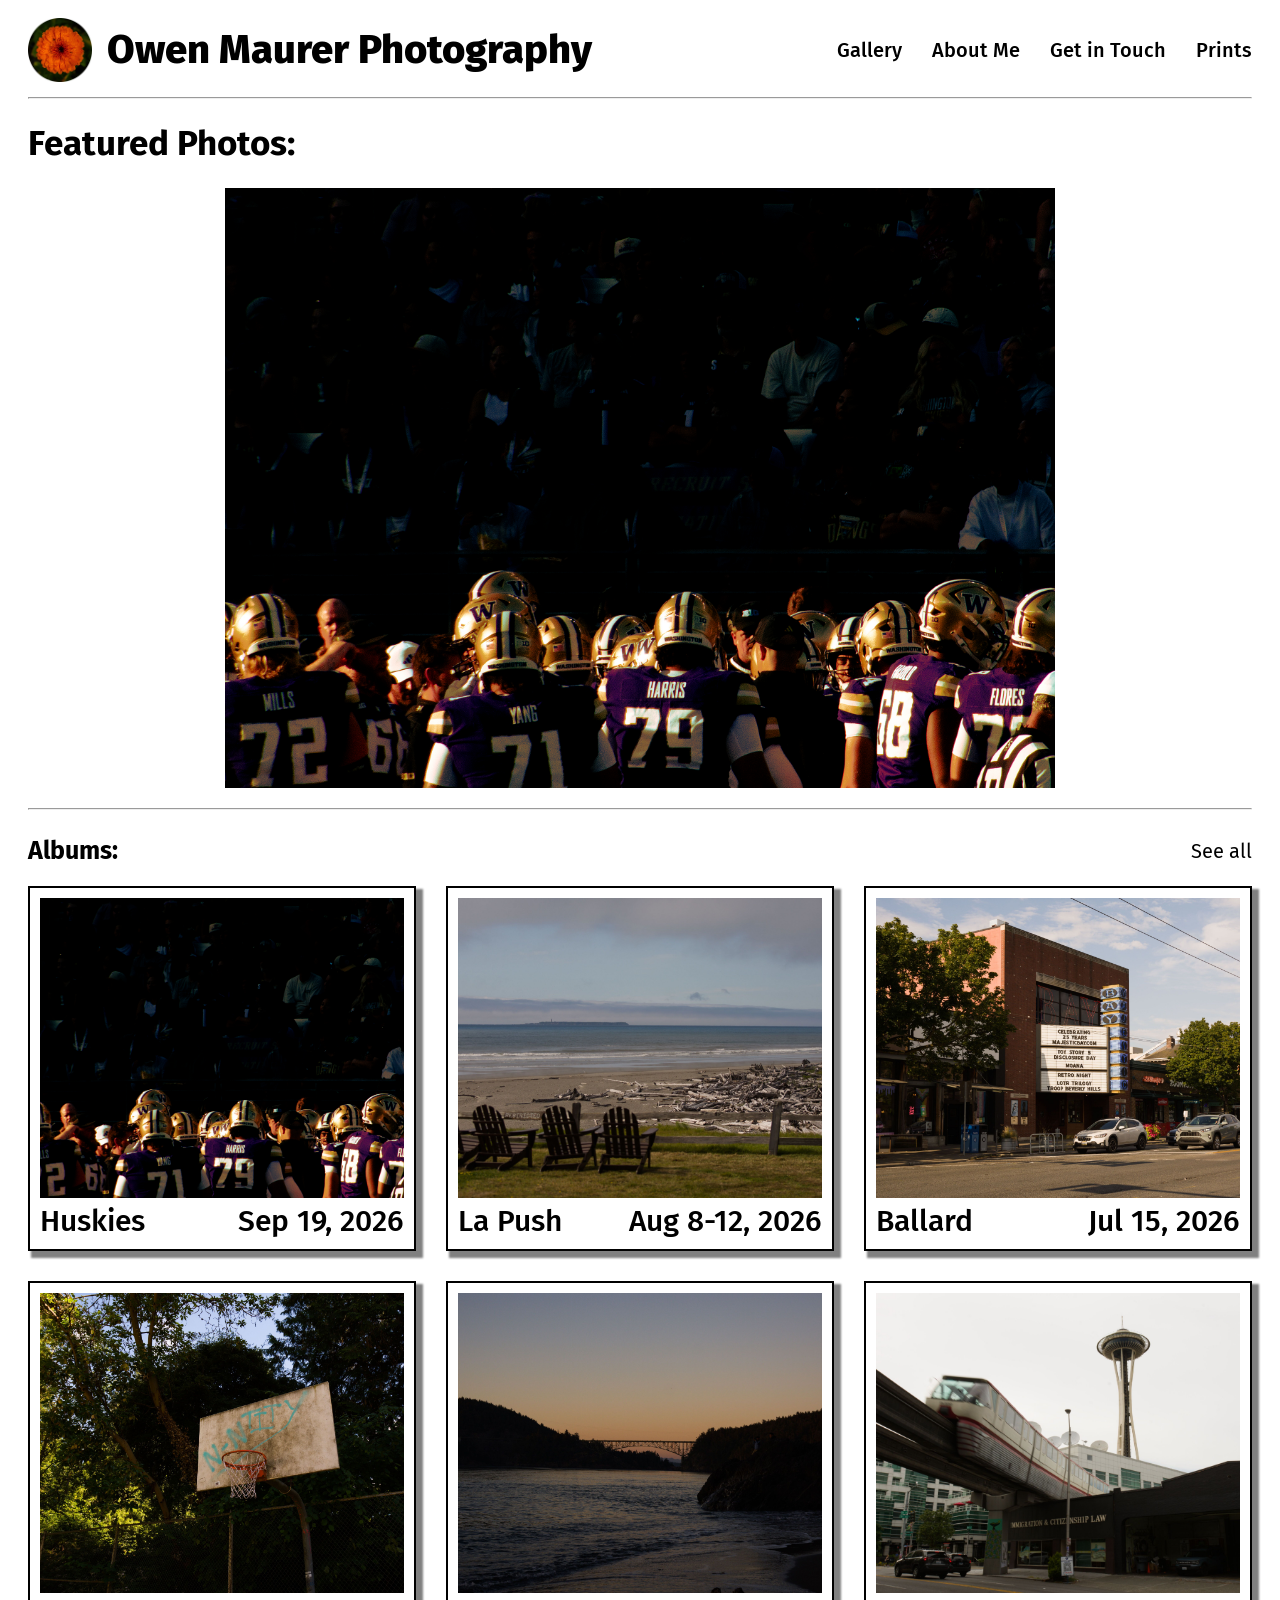
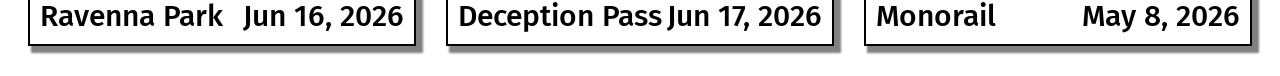
==== index.html @ 3bc0b9d6 "Update index.html" ====
<!doctype html>
<html lang="en-US">
    <head>
        <title>Owen Maurer Photography</title>
        <meta charset="utf-8" />
        <meta name="viewport" content="width=device-width" />
        <meta name="author" content="Owen Maurer" />
        <meta name="description" content="A page to view Owen Maurer's photography" />
        <link rel="icon" href="photos/permanent/mini logo.png" type="image/x-icon" />
        <link href="styles/style.css" rel="stylesheet" />
        <link rel="preconnect" href="https://fonts.googleapis.com">
        <link rel="preconnect" href="https://fonts.gstatic.com" crossorigin>
        <link href="https://fonts.googleapis.com/css2?family=Fira+Sans:ital,wght@0,100;0,200;0,300;0,400;0,500;0,600;0,700;0,800;0,900;1,100;1,200;1,300;1,400;1,500;1,600;1,700;1,800;1,900&display=swap" rel="stylesheet">
        <script src="scripts/main.js" defer></script>
    </head>
    <div id="page-wrapper">
        <body>
            <header>
                <img class="logo" src="photos/permanent/flower logo.jpg" alt="Logo of a flower"/>
                <p class="page-title"><a href="index.html">Owen Maurer Photography</a></p>
                <nav>
                    <a href="gallery.html">Gallery</a>
                    <a href="about-me.html">About Me</a>
                    <a href="contact.html">Get in Touch</a>
                    <a href="prints.html">Prints</a>
                </nav>
            </header>
            
            <hr> 
            <h1>Featured Photos:</h1>
            <div id="carousel" class="carousel">
                <button class="arrow prev" onclick="changeSlide(-1)">&#10094;</button>
                <button class="arrow next" onclick="changeSlide(1)">&#10095;</button>
            </div>
            <script>
                const CAROUSEL_JSON = "photos/featured/featured.json";
                const SLIDE_DURATION_MS = 10000;

                let slides = [];
                let currentIndex = 0;
                let timer = null;

                async function loadCarousel() {
                    const res = await fetch(CAROUSEL_JSON);
                    const data = await res.json();

                    const container = document.getElementById("carousel");

                    data.forEach((item, i) => {
                        const slideEl = document.createElement("div");
                        slideEl.className = "slide" + (i === 0 ? " active" : "");

                        const img = document.createElement("img");
                        img.src = item.src;
                        img.alt = item.caption || "";

                        slideEl.appendChild(img);
                        container.appendChild(slideEl);
                        slides.push(slideEl);
                    });

                    startAutoplay();
                }

                function showSlide(direction) {
                    const oldIndex = currentIndex;

                    if (direction > 0) {
                        currentIndex = (currentIndex + 1) % slides.length;
                    } else {
                        currentIndex = (currentIndex - 1 + slides.length) % slides.length;
                    }
                    slides[oldIndex].classList.add(direction > 0 ? "exit-left" : "exit-right");

                    slides[currentIndex].classList.remove("active", "exit-left", "exit-right");

                    slides[currentIndex].style.transition = "none";
                    slides[currentIndex].style.transform = direction > 0 ? "translateX(100%)" : "translateX(-100%)";
                    slides[currentIndex].offsetHeight;
                    slides[currentIndex].style.transition = "";
                    slides[currentIndex].style.transform = "";
                    slides[currentIndex].classList.add("active");
                    
                }

                function changeSlide(direction) {
                    showSlide(direction);
                    restartAutoplay();
                }

                function startAutoplay() {
                    timer = setInterval(() => showSlide(1), SLIDE_DURATION_MS);
                }

                function restartAutoplay() {
                    clearInterval(timer);
                    startAutoplay();
                }

                loadCarousel();
            </script>
            
            <hr>

            <div class="section-title" >
                <h2>Albums:</h2>
                <a class="underline-link" style="font-size: 2rem; display: flex; margin-left: auto" href="gallery.html">See all</a>
            </div>
            <div id="album-grid" class="album-grid"></div>
            <script>
                const ALBUM_JSON = "photos/albums.json"

                let albums = [];

                async function loadAlbums() {
                    const res = await fetch(ALBUM_JSON);
                    const data = await res.json();
                    const container = document.getElementById("album-grid");

                    for (let i = 0; i < 6; i++) {
                        const album = data[i];
                        const currAlbum = document.createElement("a");
                        currAlbum.className = "album";
                        currAlbum.href = "album.html?album=" + album.slug;

                        const img = document.createElement("img");
                        img.src = album.thumbnailSrc;

                        const albumName = document.createElement("div");
                        albumName.className = "album-name";
                        albumName.textContent = album.name;

                        const albumDate = document.createElement("div");
                        albumDate.className = "album-date";
                        albumDate.textContent = album.date;

                        const caption = document.createElement("div");
                        caption.className = "album-caption"
                        caption.appendChild(albumName);
                        caption.appendChild(albumDate);

                        
                        currAlbum.appendChild(img);
                        currAlbum.appendChild(caption);
                        container.appendChild(currAlbum);
                        albums.push(currAlbum);
                    }

                }

                loadAlbums();
            </script>
        </body>
    </div>
</html>
---- styles/style.css ----
html {
  font-size: 10px;
  font-family: "Fira Sans", sans-serif;
}

#page-wrapper {
  max-width: 1440px;
  margin: 0 auto;
}

.logo {
  width: 64px;
  height: 64px;
}

.page-title {
  font-weight: 800;
  text-align: left;
  font-size: 4rem;
  margin: 0;
  padding: 0 0 0 10px;
}

body {
  padding: 0 20px;
}

.logo {
  display: block;
  max-width: 100%;
}

a {
  color: #000000;
  text-decoration: none;
}

nav {
  font-weight: 500;
  display: flex;
  font-size: 2rem;
  gap: 30px;
  margin-left: auto;
  a:hover{
    text-decoration: underline;
  }
}

header {
  display: flex;
  gap: 5px;
  text-align: center;
  justify-content: center;
  align-items: center;
  padding: 10px 0px;
}

h1 {
  font-size: 3.5rem;
}

h2 {
  font-size: 2.5rem;
}

hr {
  color: black;
}

.carousel {
  position: relative;
  max-width: 1440px;
  height: 600px;
  overflow: hidden;
  margin: 20px auto;
}

.slide {
  position: absolute;
  top: 0;
  left: 0;
  width: 100%;
  height: 100%;
  opacity: 0;
  transform: translateX(100%);
  transition: opacity 1.2s ease-in-out, transform 1.2s ease-in-out;
}

.slide.active {
  opacity: 1;
  transform: translateX(0);
}

.slide.exit-left {
  opacity: 0;
  transform: translateX(-100%);
}

.slide.exit-right {
  opacity: 0;
  transform: translateX(100%);
}

.slide img {
  width: 100%;
  height: 100%;
  object-fit: contain;
}

.arrow {
  position: absolute;
  top: 50%;
  background: rgba(0,0,0,0.4);
  color: white;
  border: none;
  font-size: 4rem;
  padding: 8px 16px;
  cursor: pointer;
  z-index: 10;
  opacity: 0;
  transition: opacity 0.3s ease-in-out, transform 0.3s ease-in-out;
  transform: translateY(100%);
}

.carousel:hover .arrow {
  opacity: 1;
  transform: translateY(-50%);
}

.arrow.prev { left: 12px; }
.arrow.next { right: 12px; }

.section-title {
  display: flex;
  justify-content: left;
  align-items: center;
}

.underline-link:hover {
  text-decoration: underline;
  cursor: pointer;
}

.album-grid {
  width: 100%;
  display: grid;
  gap: 30px;
  grid-template-columns: repeat(3, 1fr);
  grid-auto-rows: minmax(100px, auto);
  margin-bottom: 30px;
}

.album {
  border: 2px black solid;
  overflow: hidden;
  box-shadow: 5px 5px 2px 2px gray;
  font-size: 2rem;
  font-weight: 500;
  padding: 10px;
  img {
    width: 100%;
    height: 300px;
    object-fit: cover;
  }
}

.album-caption {
  font-size: 3rem;
  font-weight: 500;
  display: flex;
  justify-content: space-between;
  align-items: center;
}

.intro {
  font-size: 2.5rem;
}

.profile-pic {
  max-width: 600px;
}

.contact-link {
  p {
    font-size: 2.5rem;
  }
  display: flex;
  align-items: center;
  justify-content: left;
  gap: 20px;
  p:hover {
    text-decoration: underline;
  }
  img {
    width: 50px;
    height: 100%;
    overflow: hidden;
    object-fit: cover;
  }
}

#album-page-header {
  display: flex;
  justify-content: space-between;
  font-size: 4rem;
  margin: 10px 0;
  font-weight: 500;
}

#album-exit {
  background: none;
  border: none;
  display: flex;
  justify-content: right;
  font-size: 1.2rem;
  padding: 5px 0 0 0;
}

.photo-grid {
  display: grid;
  width: 100%;
  gap: 20px 10px;
  grid-template-columns: repeat(5, 1fr);
  align-items: center;
}

.photo {
  overflow: hidden;

  img {
    width: 100%;
    height: 100%;
  }
}

.overlay {
  position: fixed;
  top: 0;
  left: 0;
  width: 100%;
  height: 100%;
  background-color: rgba(0,0,0,0.8);
  display: none;
  object-fit: contain;
}

.overlay.active {
  display: flex;
  align-items: center;
  justify-content: center;
  object-fit: contain;
}

#overlay-img {
  max-width: 80vw;
  max-height: 80vh;
  object-fit: contain;
}

.photo-arrow {
  position: absolute;
  top: 50%;
  background: none;
  color: white;
  border: none;
  font-size: 5rem;
  cursor: pointer;
  z-index: 10;
  transform: translateY(-50%);
}

#photo-arrow-prev { right: 93% }
#photo-arrow-next { left: 93% }

.exit {
  position: absolute;
  top: 5%;
  left: 90%;
  font-size: 5rem;
  background: none;
  border: none;
  cursor: pointer;
  color: white;
}

.photo-arrow.hidden { display: none }

.prints-text {
  p, a {
    font-size: 1.9rem;
  }
}


@media (max-width: 1024px) {
  html {
    font-size: 7px;
  }

  nav {
    gap: 15px;
  }

  .logo {
    max-width: 40px;
    max-height: 40px;
  }

  .page-title {
    font-size: 25px;
    padding: 0 0 0 5px;
  }

  .carousel {
    height: 350px;
  }

  .album-grid {
    grid-template-columns: repeat(3, 1fr);
    gap: 15px;
  }

  .album-grid img {
    max-height: 140px;
  }

  .album {
    padding: 5px;
  }

  .photo-grid {
    grid-template-columns: repeat(4, 1fr);
    grid-auto-rows: minmax(350px, auto);
    object-fit: contain;
  }

  .profile-pic {
    max-width: 400px;
    margin: 0 auto;
    display: flex;
    justify-content: center;
  }

  .contact-link {
    img {
      height: 40px;
      width: 40px;
    }
    p {
      font-size: 20px;
      gap: 10px;
    }
  }

  .arrow {
    opacity: 1;
    transform: translateY(-50%);
    padding: 3px;
  }
}

@media (max-width: 600px) {
  html {
    font-size: 4px;
  }

  nav {
    gap: 9px;
  }

  .logo {
    max-width: 30px;
    max-height: 30px;
  }

  .page-title {
    font-size: 13px;
  }

  .carousel {
    height: 350px;
  }

  .album-grid {
    grid-template-columns: repeat(2, 1fr);
    gap: 10px;
  }

  .album-grid img {
    max-height: 80px;
  }

  .album {
    padding: 5px;
  }

  .photo-grid {
    grid-template-columns: repeat(3, 1fr);
    grid-auto-rows: minmax(120px, auto);
  }

  .profile-pic {
    max-width: 250px;
    margin: 0 auto;
    display: flex;
    justify-content: center;
  }

  .contact-link {
    img {
      height: 25px;
      width: 25px;
    }
    gap: 10px;
  }

  .arrow {
    opacity: 1;
    transform: translateY(-50%);
    padding: 3px;
  }
}
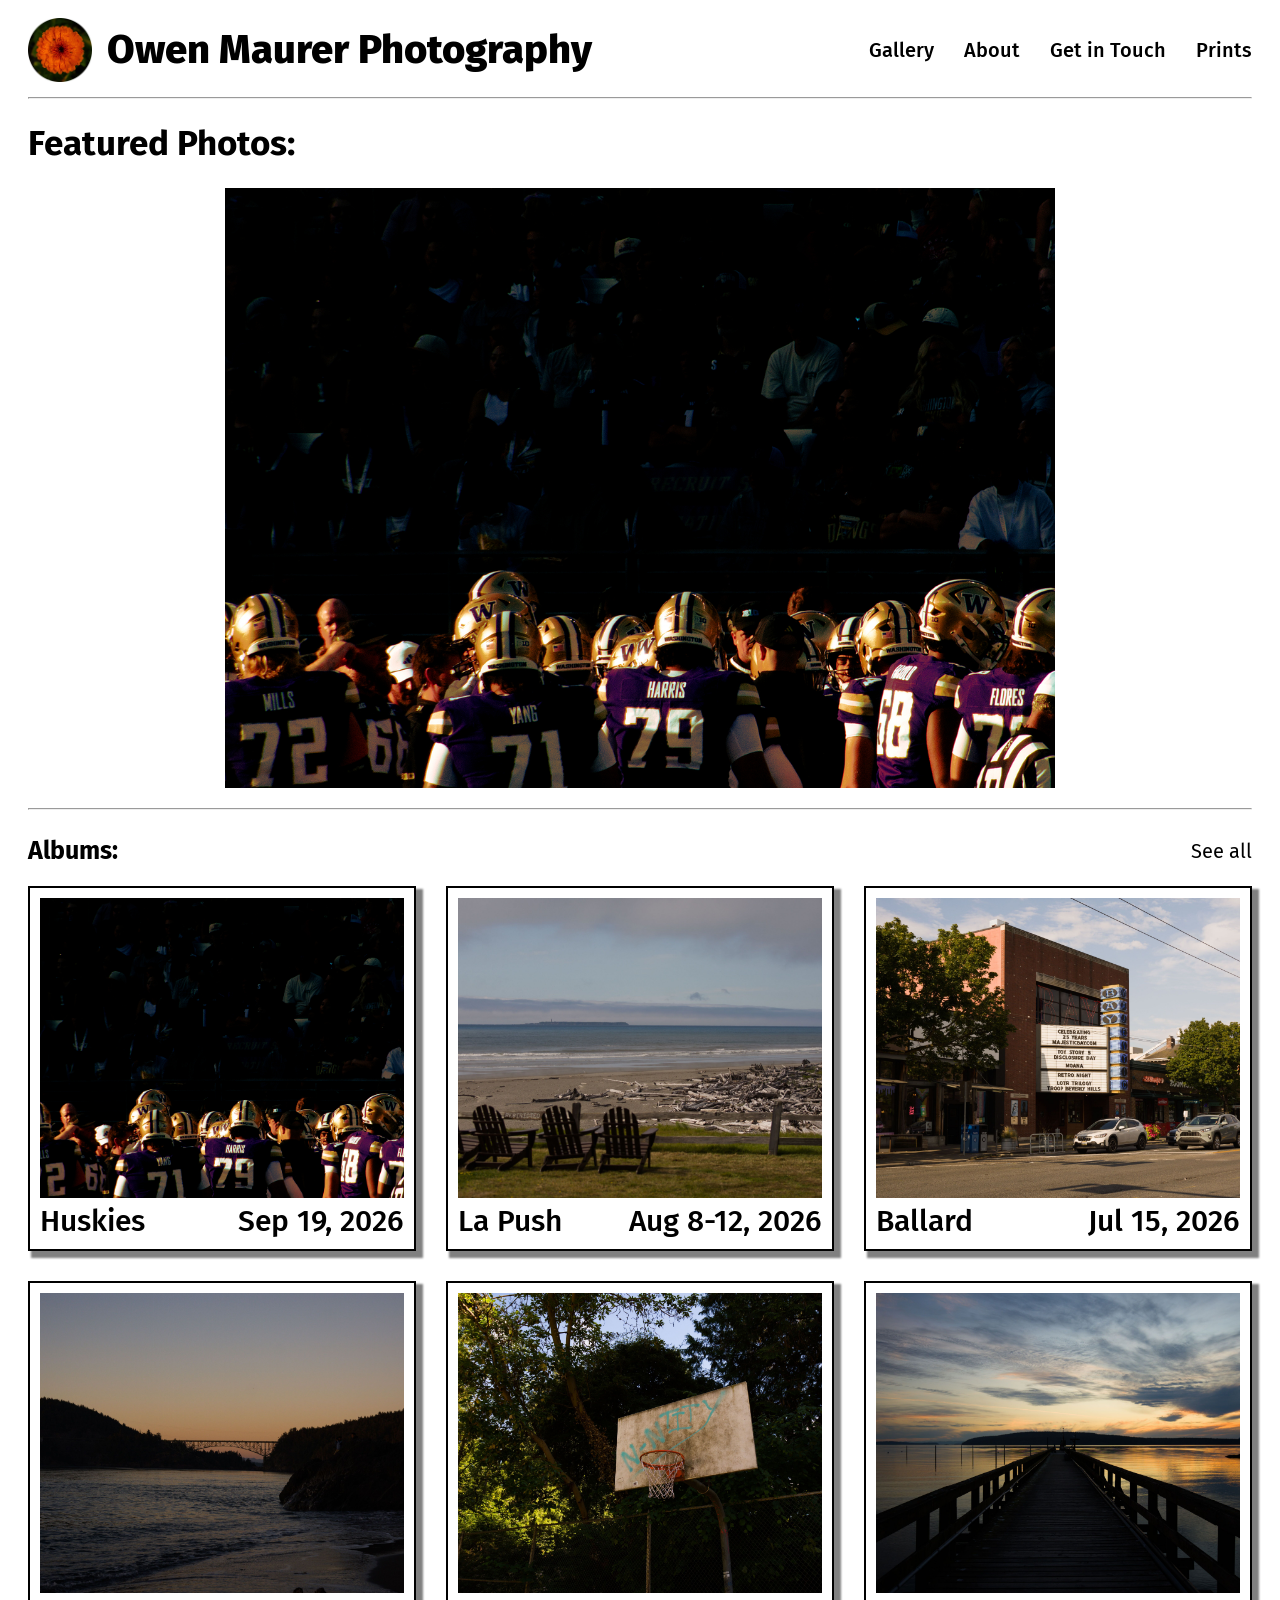
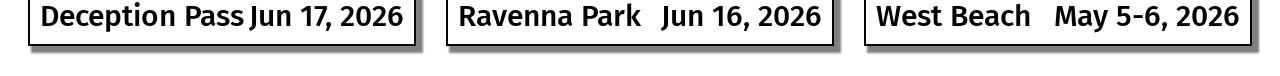
==== commit 52936d9c: "Fix meta description and update About link Updated the description meta tag and modified the About l" ====
--- a/index.html
+++ b/index.html
@@ -5,7 +5,7 @@
         <meta charset="utf-8" />
         <meta name="viewport" content="width=device-width" />
         <meta name="author" content="Owen Maurer" />
-        <meta name="description" content="A page to view Owen Maurer's photography" />
+        <meta name="description" content="Home page for Owen Maurer's photography" />
         <link rel="icon" href="photos/permanent/mini logo.png" type="image/x-icon" />
         <link href="styles/style.css" rel="stylesheet" />
         <link rel="preconnect" href="https://fonts.googleapis.com">
@@ -20,7 +20,7 @@
                 <p class="page-title"><a href="index.html">Owen Maurer Photography</a></p>
                 <nav>
                     <a href="gallery.html">Gallery</a>
-                    <a href="about-me.html">About Me</a>
+                    <a href="about.html">About</a>
                     <a href="contact.html">Get in Touch</a>
                     <a href="prints.html">Prints</a>
                 </nav>
--- a/styles/style.css
+++ b/styles/style.css
@@ -411,6 +411,9 @@
       height: 25px;
       width: 25px;
     }
+    p {
+      font-size: 15px;
+    }
     gap: 10px;
   }
 
@@ -419,4 +422,4 @@
     transform: translateY(-50%);
     padding: 3px;
   }
-}+}
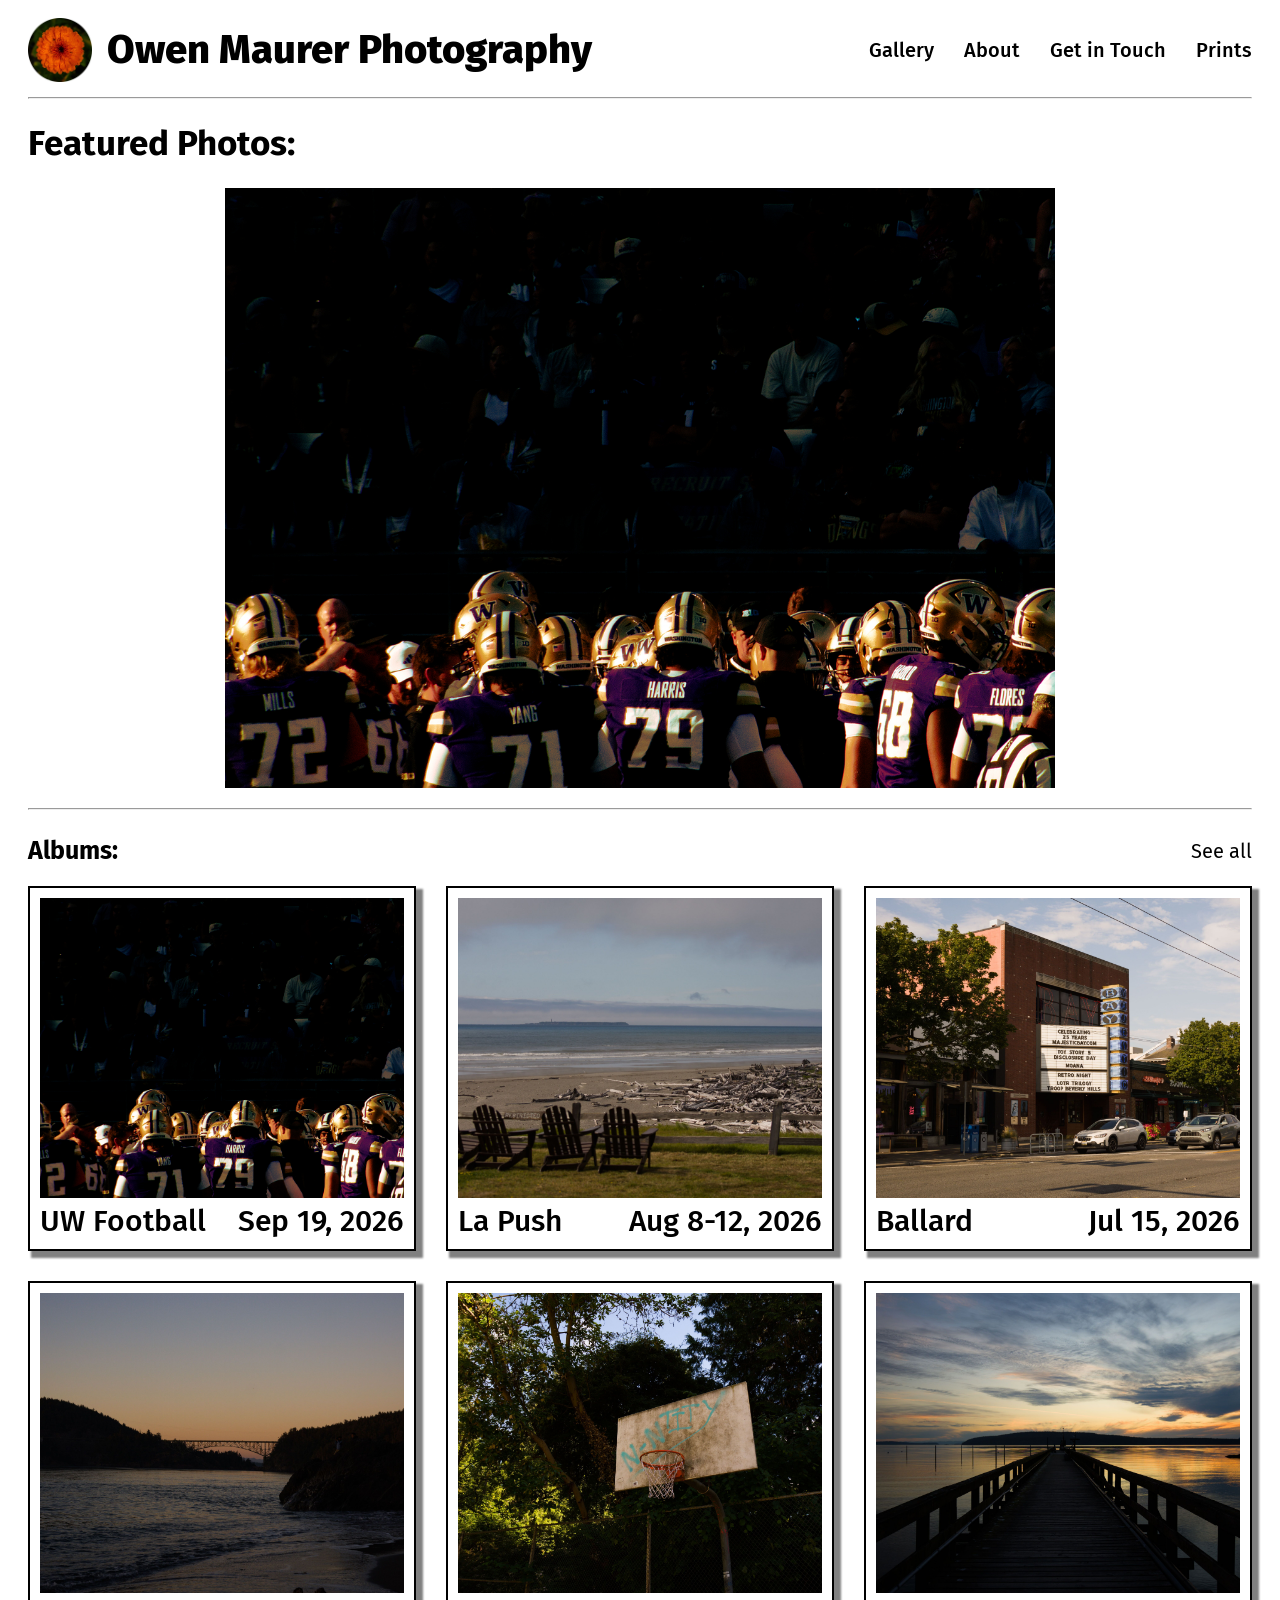
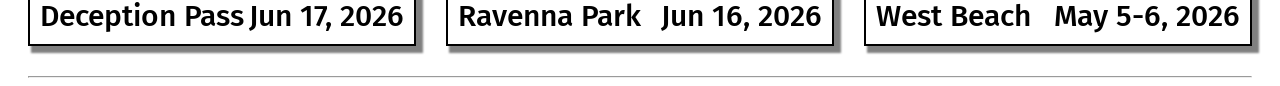
==== commit d786aac6: "Fix HTML encoding issues in index.html" ====
--- a/index.html
+++ b/index.html
@@ -150,6 +150,7 @@
 
                 loadAlbums();
             </script>
+            <hr>
         </body>
     </div>
 </html>
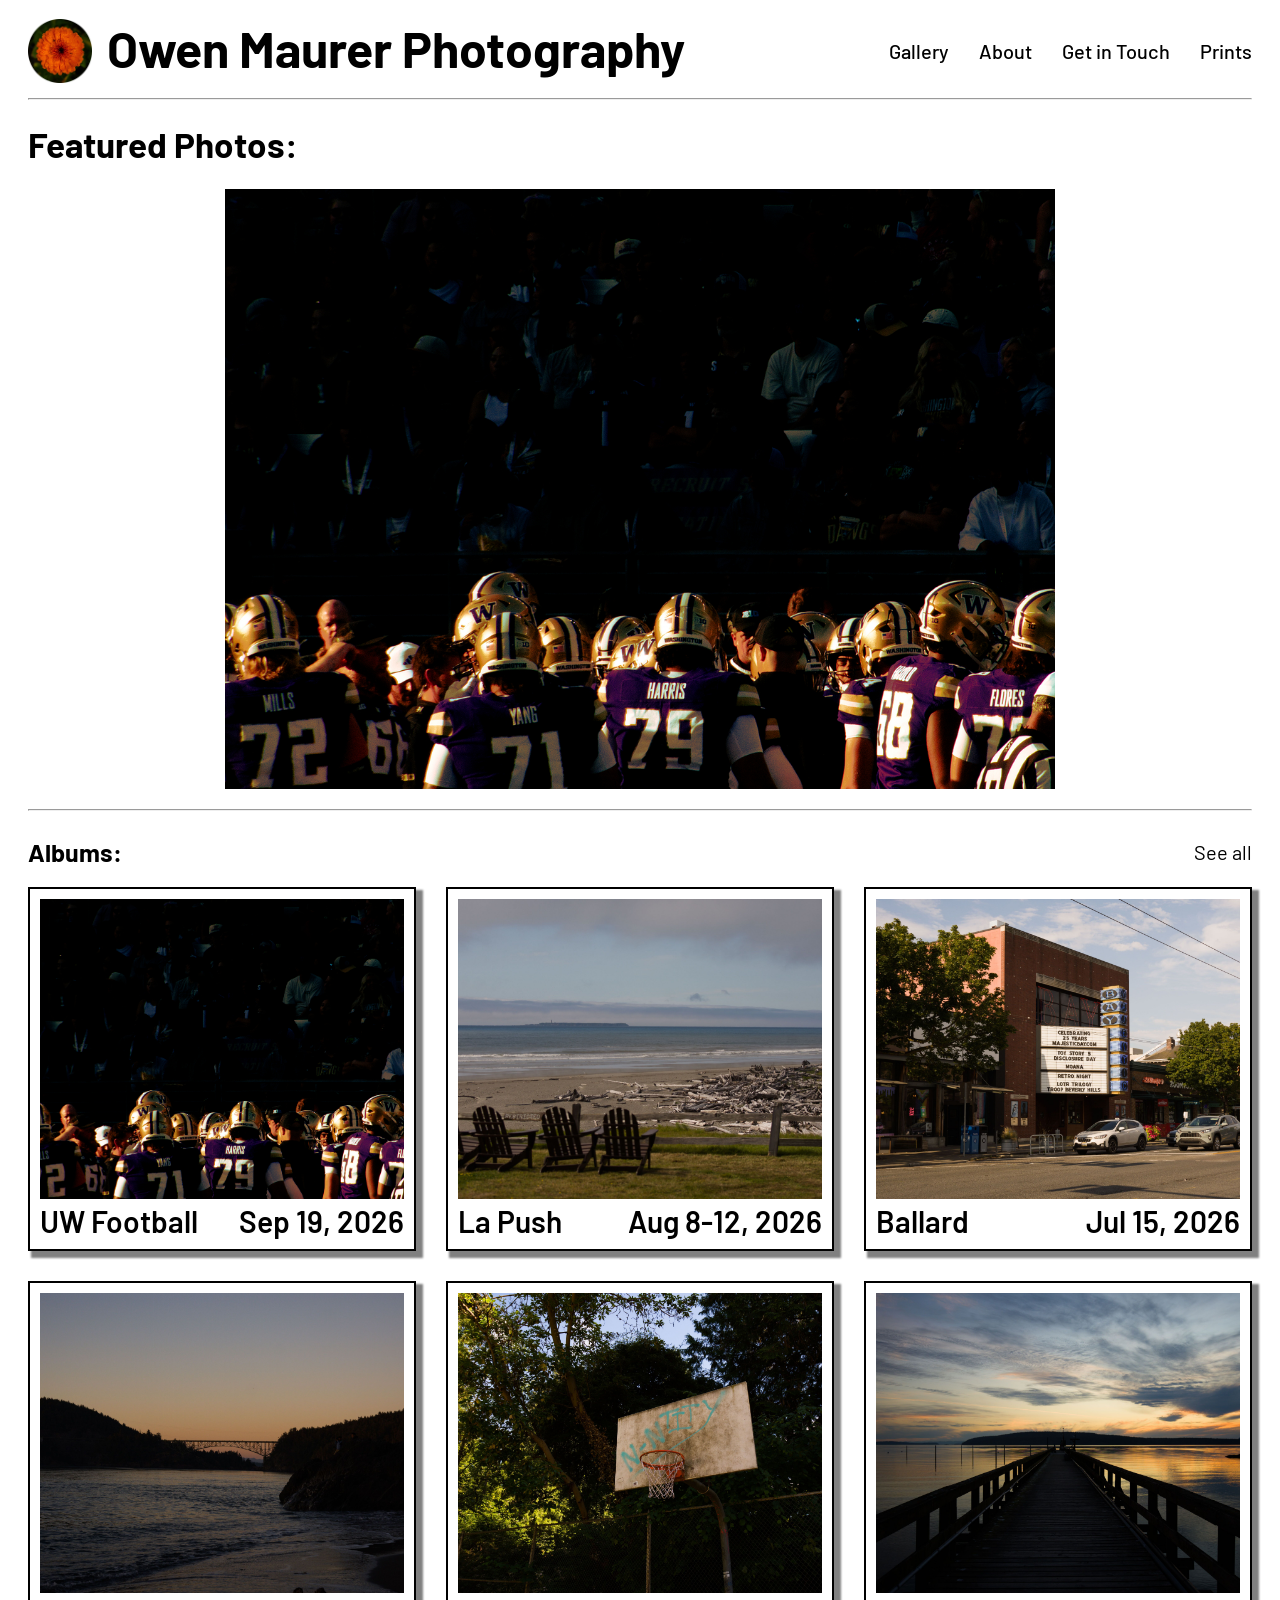
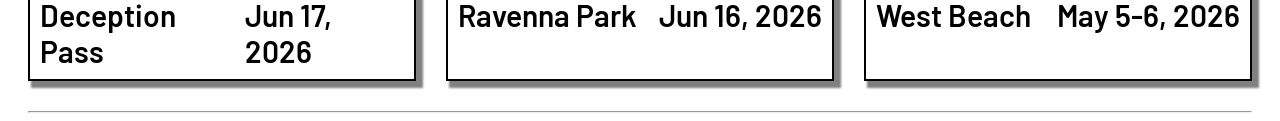
==== commit f3555367: "Fix HTML formatting and structure" ====
--- a/index.html
+++ b/index.html
@@ -8,10 +8,6 @@
         <meta name="description" content="Home page for Owen Maurer's photography" />
         <link rel="icon" href="photos/permanent/mini logo.png" type="image/x-icon" />
         <link href="styles/style.css" rel="stylesheet" />
-        <link rel="preconnect" href="https://fonts.googleapis.com">
-        <link rel="preconnect" href="https://fonts.gstatic.com" crossorigin>
-        <link href="https://fonts.googleapis.com/css2?family=Fira+Sans:ital,wght@0,100;0,200;0,300;0,400;0,500;0,600;0,700;0,800;0,900;1,100;1,200;1,300;1,400;1,500;1,600;1,700;1,800;1,900&display=swap" rel="stylesheet">
-        <script src="scripts/main.js" defer></script>
     </head>
     <div id="page-wrapper">
         <body>
--- a/styles/style.css
+++ b/styles/style.css
@@ -1,6 +1,8 @@
+@import url('https://fonts.googleapis.com/css2?family=Barlow:ital,wght@0,100;0,200;0,300;0,400;0,500;0,600;0,700;0,800;0,900;1,100;1,200;1,300;1,400;1,500;1,600;1,700;1,800;1,900&display=swap');
+
 html {
   font-size: 10px;
-  font-family: "Fira Sans", sans-serif;
+  font-family: "Barlow", sans-serif;
 }
 
 #page-wrapper {
@@ -14,11 +16,11 @@
 }
 
 .page-title {
-  font-weight: 800;
+  font-weight: 700;
   text-align: left;
-  font-size: 4rem;
+  font-size: 5rem;
   margin: 0;
-  padding: 0 0 0 10px;
+  padding: 0 0 5px 10px;
 }
 
 body {
@@ -157,6 +159,7 @@
   font-size: 2rem;
   font-weight: 500;
   padding: 10px;
+  
   img {
     width: 100%;
     height: 300px;
@@ -166,10 +169,10 @@
 
 .album-caption {
   font-size: 3rem;
-  font-weight: 500;
+  font-weight: 600;
   display: flex;
   justify-content: space-between;
-  align-items: center;
+  width: 100%;
 }
 
 .intro {
@@ -204,7 +207,8 @@
   justify-content: space-between;
   font-size: 4rem;
   margin: 10px 0;
-  font-weight: 500;
+  padding: 0 0 3vh 0;
+  font-weight: 600;
 }
 
 #album-exit {
@@ -242,6 +246,8 @@
   background-color: rgba(0,0,0,0.8);
   display: none;
   object-fit: contain;
+  touch-action: none;
+  overflow: hidden;
 }
 
 .overlay.active {
@@ -255,6 +261,8 @@
   max-width: 80vw;
   max-height: 80vh;
   object-fit: contain;
+  user-select: none;
+  -webkit-user-drag: none;
 }
 
 .photo-arrow {
@@ -364,8 +372,12 @@
     font-size: 4px;
   }
 
+  .page-title {
+    padding-left: 3px;
+  }
+
   nav {
-    gap: 9px;
+    gap: 7px;
   }
 
   .logo {
@@ -387,7 +399,7 @@
   }
 
   .album-grid img {
-    max-height: 80px;
+    height: 27vw;
   }
 
   .album {
@@ -411,9 +423,6 @@
       height: 25px;
       width: 25px;
     }
-    p {
-      font-size: 15px;
-    }
     gap: 10px;
   }
 
